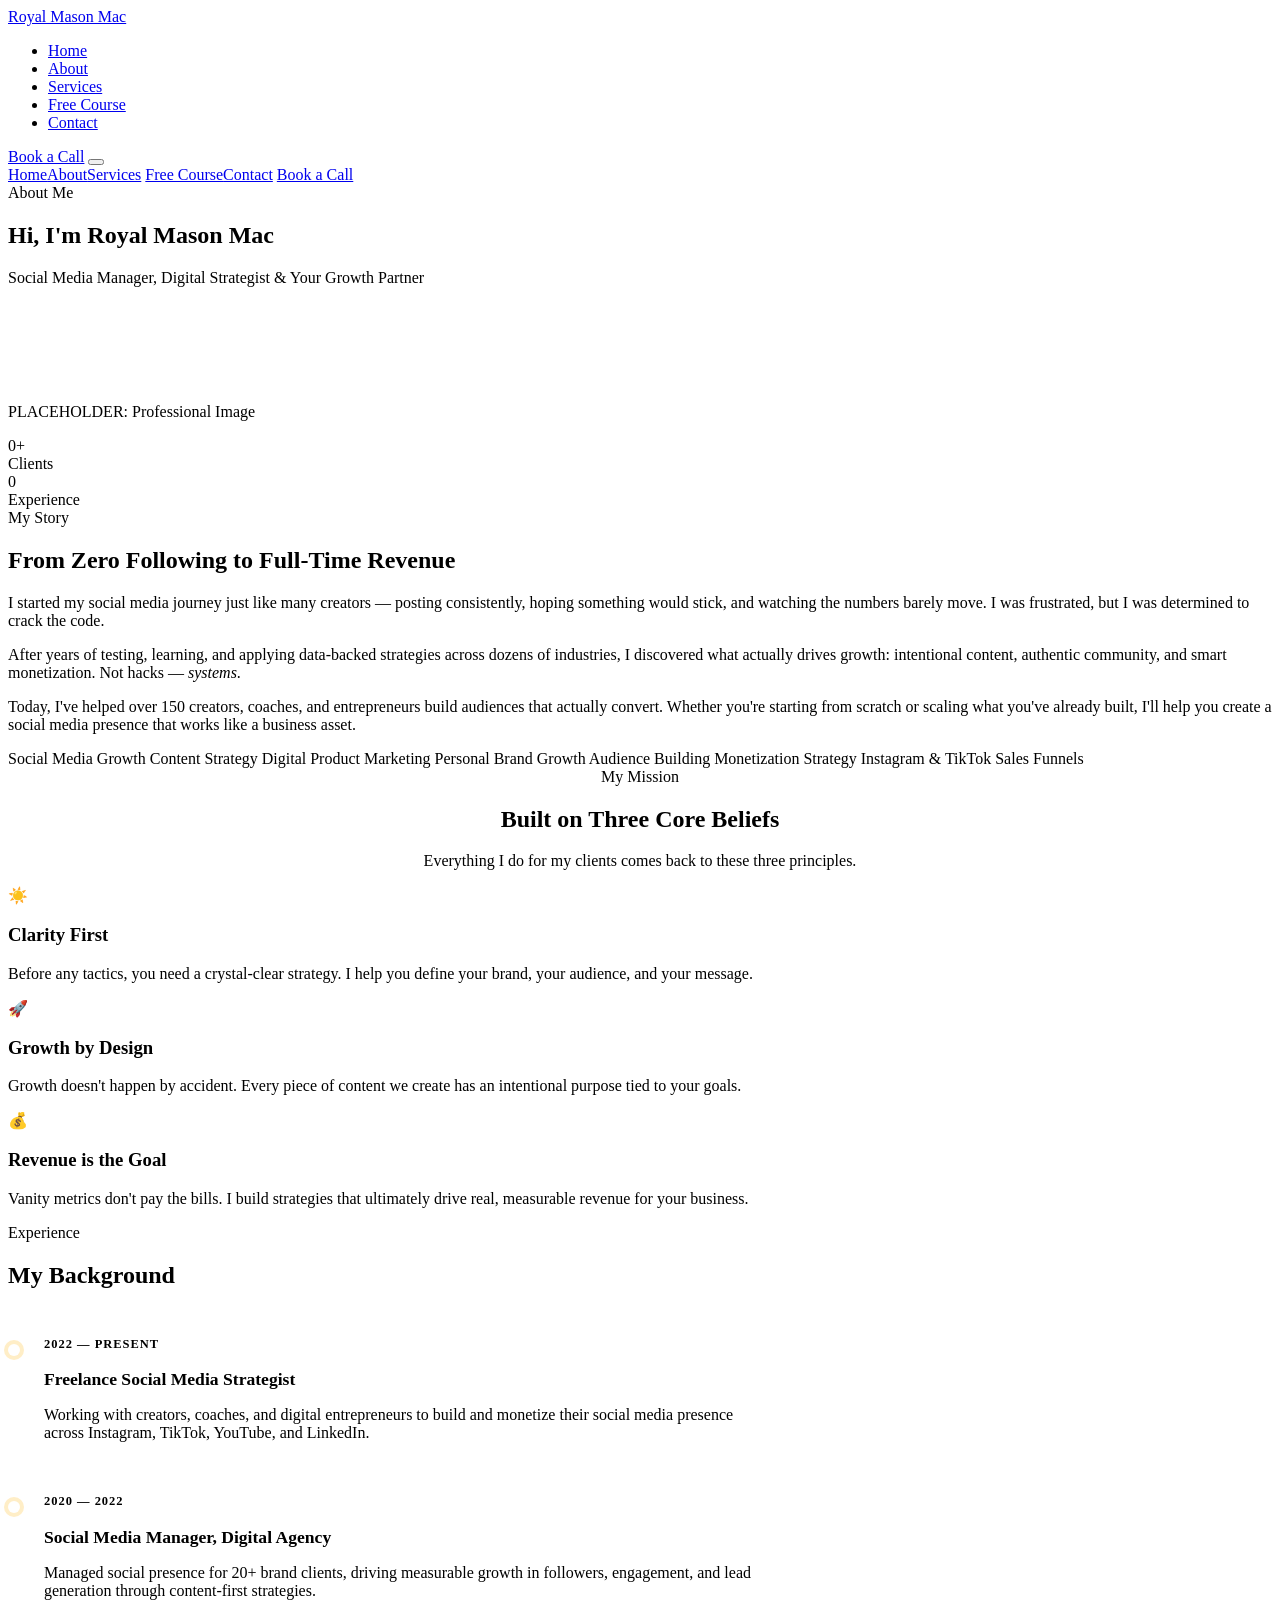
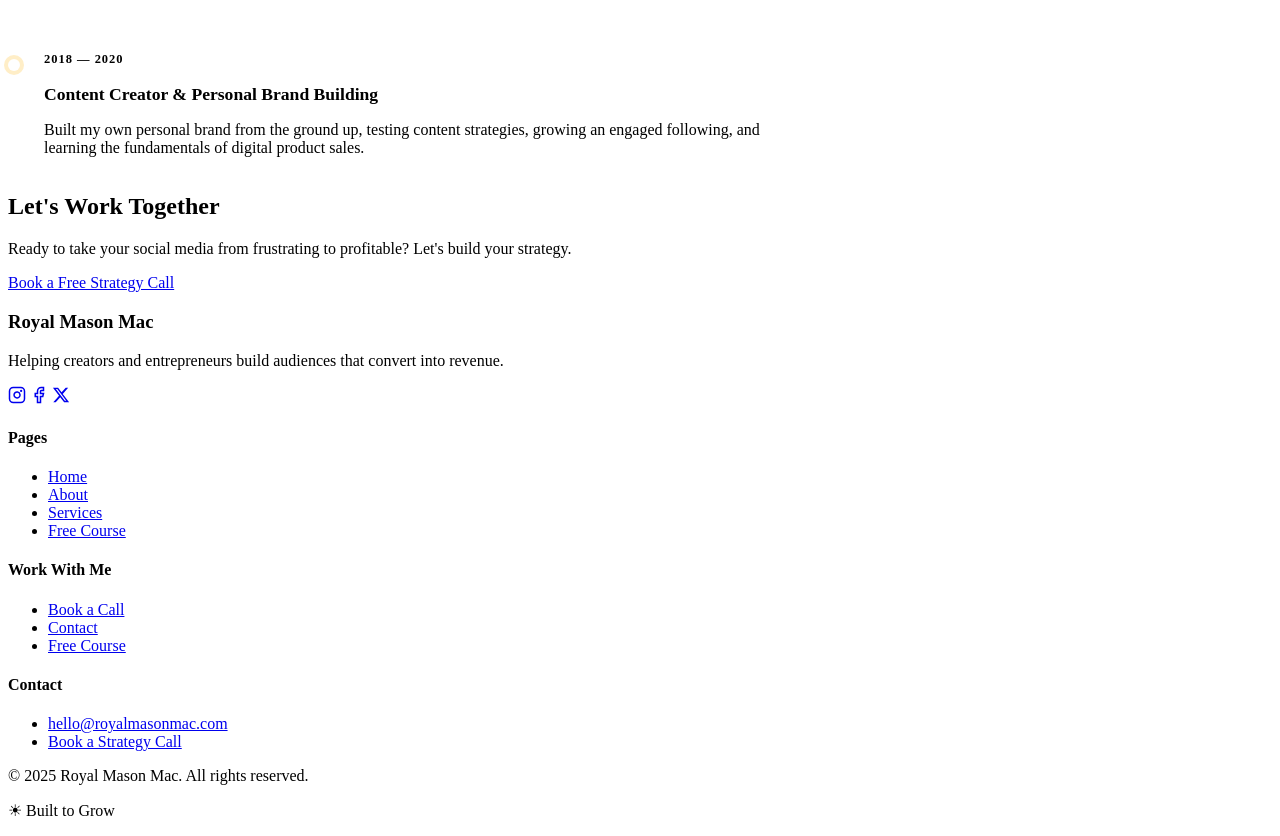
==== about.html @ b549f2c7 "chore:create about.html" ====
<!DOCTYPE html>
<html lang="en">
<head>
  <meta charset="UTF-8" />
  <meta name="viewport" content="width=device-width, initial-scale=1.0" />
  <title>About — Royal Mason Mac</title>
  <meta name="description" content="Learn about Royal Mason Mac — social media strategist helping entrepreneurs grow online." />
  <link rel="stylesheet" href="css/style.css" />
  <link rel="preconnect" href="https://fonts.googleapis.com" />
  <link rel="preconnect" href="https://fonts.gstatic.com" crossorigin />
</head>
<body>

<!-- NAVBAR -->
<nav class="navbar" aria-label="Main navigation">
  <div class="container navbar__inner">
    <a href="index.html" class="navbar__logo">
      <span class="navbar__logo-dot"></span>Royal Mason Mac
    </a>
    <ul class="navbar__links" role="list">
      <li><a href="index.html">Home</a></li>
      <li><a href="about.html">About</a></li>
      <li><a href="services.html">Services</a></li>
      <li><a href="course.html">Free Course</a></li>
      <li><a href="contact.html">Contact</a></li>
    </ul>
    <div class="navbar__cta">
      <a href="book.html" class="btn btn-primary btn-sm btn-cta-nav">Book a Call</a>
      <button class="hamburger" aria-label="Open menu"><span></span><span></span><span></span></button>
    </div>
  </div>
</nav>

<!-- MOBILE MENU -->
<div class="mobile-nav" role="dialog" aria-modal="true" aria-label="Mobile navigation">
  <a href="index.html">Home</a><a href="about.html">About</a><a href="services.html">Services</a>
  <a href="course.html">Free Course</a><a href="contact.html">Contact</a>
  <a href="book.html" class="btn btn-primary mobile-cta">Book a Call</a>
</div>

<!-- PAGE HERO -->
<section class="page-hero" aria-labelledby="about-hero-heading">
  <div class="page-hero__blob" aria-hidden="true"></div>
  <div class="container">
    <div class="section-label" aria-hidden="true"><span>About Me</span></div>
    <h1 id="about-hero-heading">Hi, I'm Royal Mason Mac</h1>
    <p>Social Media Manager, Digital Strategist &amp; Your Growth Partner</p>
  </div>
</section>

<!-- ABOUT STORY -->
<section class="section" aria-labelledby="story-heading">
  <div class="container">
    <div class="about-grid">
      <div class="about-image-wrap fade-up">
        <div class="about-image-card" role="img" aria-label="Photo of Royal Mason Mac">
          <div class="about-image-placeholder">
            <svg width="80" height="80" viewBox="0 0 24 24" fill="none" stroke="white" stroke-width="1.5" aria-hidden="true"><circle cx="12" cy="8" r="4"/><path d="M4 20c0-4 3.6-7 8-7s8 3 8 7"/></svg>
            <p>PLACEHOLDER: Professional Image</p>
          </div>
        </div>
        <div class="about-stats" aria-label="Career highlights">
          <div class="about-stats__item">
            <div class="about-stats__num" data-count="150" data-suffix="+">0+</div>
            <div class="about-stats__label">Clients</div>
          </div>
          <div class="about-stats__item">
            <div class="about-stats__num" data-count="4" data-suffix="+ Yrs">0</div>
            <div class="about-stats__label">Experience</div>
          </div>
        </div>
      </div>

      <div class="about-content">
        <div class="section-label" aria-hidden="true"><span>My Story</span></div>
        <h2 id="story-heading" class="fade-up">From Zero Following to Full-Time Revenue</h2>
        <p class="fade-up">
          I started my social media journey just like many creators — posting consistently, hoping something would stick, and watching the numbers barely move. I was frustrated, but I was determined to crack the code.
        </p>
        <p class="fade-up">
          After years of testing, learning, and applying data-backed strategies across dozens of industries, I discovered what actually drives growth: intentional content, authentic community, and smart monetization. Not hacks — <em>systems</em>.
        </p>
        <p class="fade-up">
          Today, I've helped over 150 creators, coaches, and entrepreneurs build audiences that actually convert. Whether you're starting from scratch or scaling what you've already built, I'll help you create a social media presence that works like a business asset.
        </p>
        <div class="skills-list fade-up" aria-label="Skills">
          <span class="skill-tag">Social Media Growth</span>
          <span class="skill-tag">Content Strategy</span>
          <span class="skill-tag">Digital Product Marketing</span>
          <span class="skill-tag">Personal Brand Growth</span>
          <span class="skill-tag">Audience Building</span>
          <span class="skill-tag">Monetization Strategy</span>
          <span class="skill-tag">Instagram &amp; TikTok</span>
          <span class="skill-tag">Sales Funnels</span>
        </div>
      </div>
    </div>
  </div>
</section>

<!-- MISSION -->
<section class="section" style="background:var(--gray);" aria-labelledby="mission-heading">
  <div class="container">
    <div style="text-align:center;max-width:560px;margin:0 auto 0;">
      <div class="section-label" style="justify-content:center;" aria-hidden="true"><span>My Mission</span></div>
      <h2 id="mission-heading" class="fade-up">Built on Three Core Beliefs</h2>
      <p class="fade-up" style="margin-top:14px;">Everything I do for my clients comes back to these three principles.</p>
    </div>
    <div class="mission-cards">
      <div class="mission-card fade-up">
        <div class="mission-card__icon" aria-hidden="true">☀️</div>
        <h3>Clarity First</h3>
        <p>Before any tactics, you need a crystal-clear strategy. I help you define your brand, your audience, and your message.</p>
      </div>
      <div class="mission-card fade-up">
        <div class="mission-card__icon" aria-hidden="true">🚀</div>
        <h3>Growth by Design</h3>
        <p>Growth doesn't happen by accident. Every piece of content we create has an intentional purpose tied to your goals.</p>
      </div>
      <div class="mission-card fade-up">
        <div class="mission-card__icon" aria-hidden="true">💰</div>
        <h3>Revenue is the Goal</h3>
        <p>Vanity metrics don't pay the bills. I build strategies that ultimately drive real, measurable revenue for your business.</p>
      </div>
    </div>
  </div>
</section>

<!-- EXPERIENCE -->
<section class="section" aria-labelledby="experience-heading">
  <div class="container" style="max-width:760px;">
    <div class="section-label" aria-hidden="true"><span>Experience</span></div>
    <h2 id="experience-heading" class="fade-up">My Background</h2>
    <div style="margin-top:48px;display:flex;flex-direction:column;gap:36px;">

      <article class="fade-up" style="display:flex;gap:24px;align-items:flex-start;">
        <div style="width:12px;height:12px;border-radius:50%;background:var(--yellow);flex-shrink:0;margin-top:7px;box-shadow:0 0 0 4px rgba(253,186,33,0.25);"></div>
        <div>
          <div style="font-size:0.78rem;font-weight:700;letter-spacing:0.08em;text-transform:uppercase;color:var(--orange);margin-bottom:4px;">2022 — Present</div>
          <h3 style="font-size:1.1rem;margin-bottom:6px;">Freelance Social Media Strategist</h3>
          <p>Working with creators, coaches, and digital entrepreneurs to build and monetize their social media presence across Instagram, TikTok, YouTube, and LinkedIn.</p>
        </div>
      </article>

      <article class="fade-up" style="display:flex;gap:24px;align-items:flex-start;">
        <div style="width:12px;height:12px;border-radius:50%;background:var(--yellow);flex-shrink:0;margin-top:7px;box-shadow:0 0 0 4px rgba(253,186,33,0.25);"></div>
        <div>
          <div style="font-size:0.78rem;font-weight:700;letter-spacing:0.08em;text-transform:uppercase;color:var(--orange);margin-bottom:4px;">2020 — 2022</div>
          <h3 style="font-size:1.1rem;margin-bottom:6px;">Social Media Manager, Digital Agency</h3>
          <p>Managed social presence for 20+ brand clients, driving measurable growth in followers, engagement, and lead generation through content-first strategies.</p>
        </div>
      </article>

      <article class="fade-up" style="display:flex;gap:24px;align-items:flex-start;">
        <div style="width:12px;height:12px;border-radius:50%;background:var(--yellow);flex-shrink:0;margin-top:7px;box-shadow:0 0 0 4px rgba(253,186,33,0.25);"></div>
        <div>
          <div style="font-size:0.78rem;font-weight:700;letter-spacing:0.08em;text-transform:uppercase;color:var(--orange);margin-bottom:4px;">2018 — 2020</div>
          <h3 style="font-size:1.1rem;margin-bottom:6px;">Content Creator &amp; Personal Brand Building</h3>
          <p>Built my own personal brand from the ground up, testing content strategies, growing an engaged following, and learning the fundamentals of digital product sales.</p>
        </div>
      </article>

    </div>
  </div>
</section>

<!-- CTA BANNER -->
<section class="section--sm" aria-labelledby="about-cta-heading">
  <div class="container">
    <div class="cta-banner">
      <h2 id="about-cta-heading">Let's Work Together</h2>
      <p>Ready to take your social media from frustrating to profitable? Let's build your strategy.</p>
      <div class="cta-banner__btns">
        <a href="book.html" class="btn btn-secondary btn-lg">Book a Free Strategy Call</a>
        <a href="services.html" class="btn btn-lg" style="background:var(--navy);color:white;">See My Services</a>
      </div>
    </div>
  </div>
</section>

<!-- FOOTER -->
<footer class="footer" role="contentinfo">
  <div class="container">
    <div class="footer__grid">
      <div class="footer__brand">
        <h3>Royal Mason Mac</h3>
        <p>Helping creators and entrepreneurs build audiences that convert into revenue.</p>
        <div class="footer__socials" aria-label="Social media links">
          <a href="#" class="footer__social-link" aria-label="Instagram"><svg width="18" height="18" viewBox="0 0 24 24" fill="none" stroke="currentColor" stroke-width="2" aria-hidden="true"><rect x="2" y="2" width="20" height="20" rx="5"/><path d="M16 11.37A4 4 0 1112.63 8 4 4 0 0116 11.37z"/><circle cx="17.5" cy="6.5" r="1.5" fill="currentColor" stroke="none"/></svg></a>
          <a href="#" class="footer__social-link" aria-label="Facebook"><svg width="18" height="18" viewBox="0 0 24 24" fill="none" stroke="currentColor" stroke-width="2" aria-hidden="true"><path d="M18 2h-3a5 5 0 00-5 5v3H7v4h3v8h4v-8h3l1-4h-4V7a1 1 0 011-1h3z"/></svg></a>
          <a href="#" class="footer__social-link" aria-label="Twitter/X"><svg width="18" height="18" viewBox="0 0 24 24" fill="currentColor" aria-hidden="true"><path d="M18.244 2.25h3.308l-7.227 8.26 8.502 11.24H16.17l-5.214-6.817L4.99 21.75H1.68l7.73-8.835L1.254 2.25H8.08l4.713 6.231zm-1.161 17.52h1.833L7.084 4.126H5.117z"/></svg></a>
        </div>
      </div>
      <div class="footer__col"><h4>Pages</h4><ul><li><a href="index.html">Home</a></li><li><a href="about.html">About</a></li><li><a href="services.html">Services</a></li><li><a href="course.html">Free Course</a></li></ul></div>
      <div class="footer__col"><h4>Work With Me</h4><ul><li><a href="book.html">Book a Call</a></li><li><a href="contact.html">Contact</a></li><li><a href="course.html">Free Course</a></li></ul></div>
      <div class="footer__col"><h4>Contact</h4><ul><li><a href="mailto:hello@royalmasonmac.com">hello@royalmasonmac.com</a></li><li><a href="book.html">Book a Strategy Call</a></li></ul></div>
    </div>
    <div class="footer__bottom">
      <p class="footer__copy">© 2025 Royal Mason Mac. All rights reserved.</p>
      <p class="footer__tagline">☀ Built to Grow</p>
    </div>
  </div>
</footer>

<script src="js/main.js"></script>
</body>
</html>
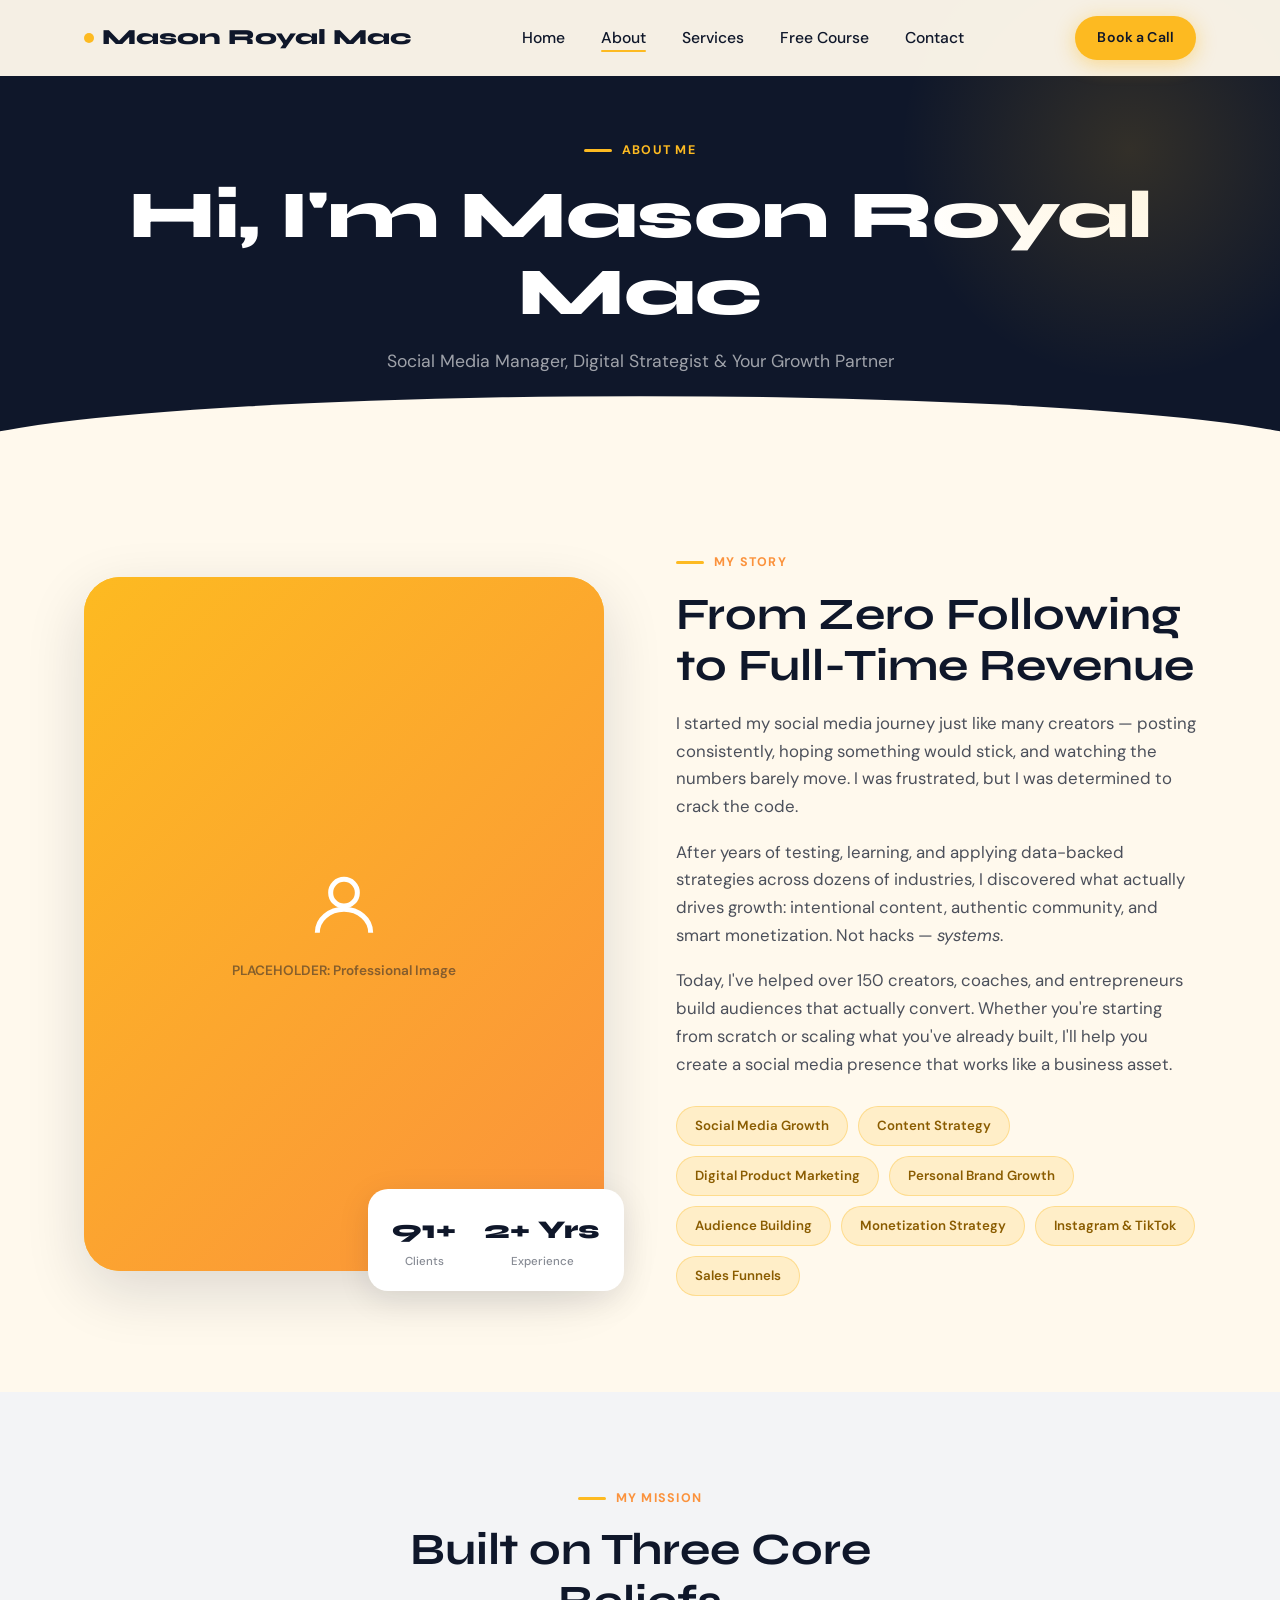
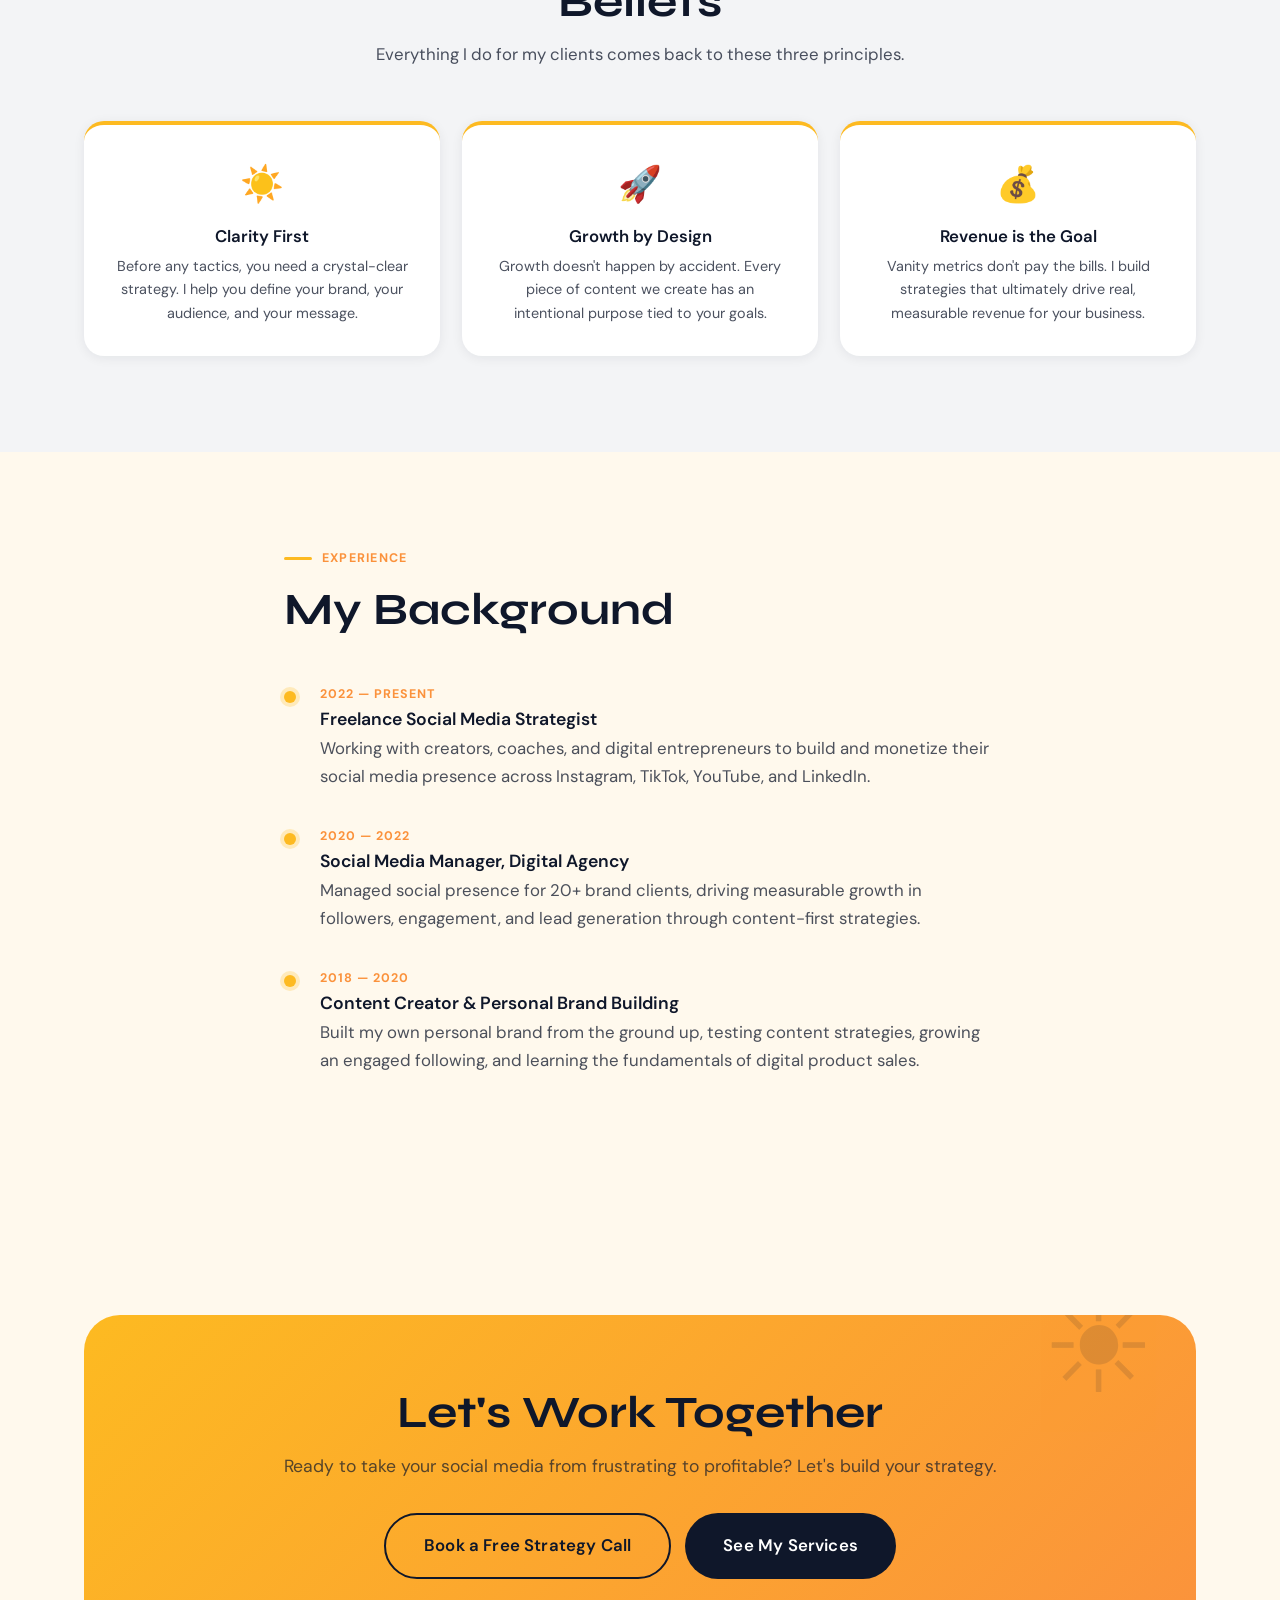
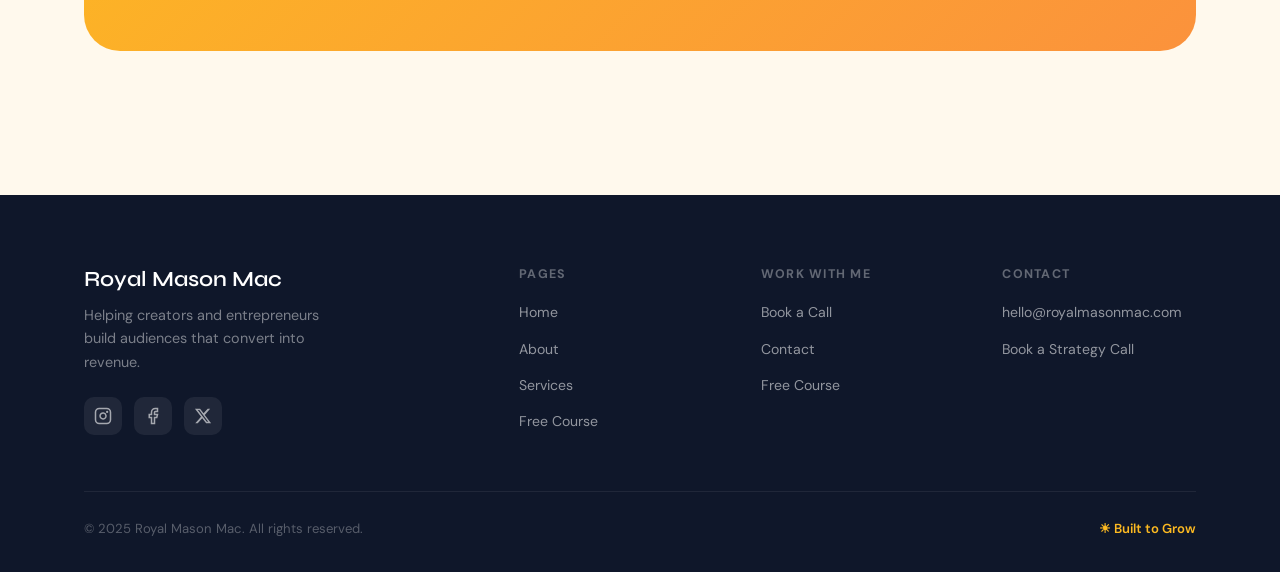
==== commit f982bdbe: "Update name from 'Royal Mason Mac' to 'Mason Royal Mac'" ====
--- a/about.html
+++ b/about.html
@@ -3,7 +3,7 @@
 <head>
   <meta charset="UTF-8" />
   <meta name="viewport" content="width=device-width, initial-scale=1.0" />
-  <title>About — Royal Mason Mac</title>
+  <title>About — Mason Royal Mac</title>
   <meta name="description" content="Learn about Royal Mason Mac — social media strategist helping entrepreneurs grow online." />
   <link rel="stylesheet" href="css/style.css" />
   <link rel="preconnect" href="https://fonts.googleapis.com" />
@@ -15,7 +15,7 @@
 <nav class="navbar" aria-label="Main navigation">
   <div class="container navbar__inner">
     <a href="index.html" class="navbar__logo">
-      <span class="navbar__logo-dot"></span>Royal Mason Mac
+      <span class="navbar__logo-dot"></span>Mason Royal Mac
     </a>
     <ul class="navbar__links" role="list">
       <li><a href="index.html">Home</a></li>
@@ -43,7 +43,7 @@
   <div class="page-hero__blob" aria-hidden="true"></div>
   <div class="container">
     <div class="section-label" aria-hidden="true"><span>About Me</span></div>
-    <h1 id="about-hero-heading">Hi, I'm Royal Mason Mac</h1>
+    <h1 id="about-hero-heading">Hi, I'm Mason Royal Mac</h1>
     <p>Social Media Manager, Digital Strategist &amp; Your Growth Partner</p>
   </div>
 </section>
--- a/css/style.css
+++ b/css/style.css
@@ -0,0 +1,613 @@
+/* =============================================
+   ROYAL MASON MAC — Global Styles
+   ============================================= */
+
+@import url('https://fonts.googleapis.com/css2?family=Playfair+Display:ital,wght@0,700;0,900;1,700&family=DM+Sans:wght@300;400;500;600&family=Syne:wght@700;800&display=swap');
+
+/* ─── CSS Variables ─── */
+:root {
+  --yellow:    #FDBA21;
+  --orange:    #FB923C;
+  --navy:      #0F172A;
+  --cream:     #FFF9ED;
+  --gray:      #F3F4F6;
+  --navy-80:   rgba(15,23,42,0.08);
+  --yellow-20: rgba(253,186,33,0.18);
+
+  --font-display: 'Syne', sans-serif;
+  --font-serif:   'Playfair Display', serif;
+  --font-body:    'DM Sans', sans-serif;
+
+  --radius-sm:  10px;
+  --radius-md:  20px;
+  --radius-lg:  36px;
+  --shadow-sm:  0 2px 12px rgba(15,23,42,0.07);
+  --shadow-md:  0 8px 32px rgba(15,23,42,0.10);
+  --shadow-lg:  0 20px 60px rgba(15,23,42,0.14);
+
+  --nav-h: 76px;
+  --max-w: 1160px;
+}
+
+/* ─── Reset ─── */
+*, *::before, *::after { box-sizing: border-box; margin: 0; padding: 0; }
+html { scroll-behavior: smooth; font-size: 16px; }
+body {
+  font-family: var(--font-body);
+  background: var(--cream);
+  color: var(--navy);
+  line-height: 1.65;
+  -webkit-font-smoothing: antialiased;
+  overflow-x: hidden;
+}
+img { max-width: 100%; display: block; }
+a { text-decoration: none; color: inherit; }
+
+/* ─── Typography ─── */
+h1, h2, h3, h4 { line-height: 1.15; }
+h1 { font-family: var(--font-display); font-size: clamp(2.4rem, 5.5vw, 4.2rem); font-weight: 800; }
+h2 { font-family: var(--font-display); font-size: clamp(1.9rem, 3.5vw, 3rem); font-weight: 700; }
+h3 { font-family: var(--font-body); font-size: 1.3rem; font-weight: 600; }
+p  { font-size: 1.05rem; color: rgba(15,23,42,0.75); }
+
+/* ─── Layout Helpers ─── */
+.container { max-width: var(--max-w); margin: 0 auto; padding: 0 24px; }
+.section    { padding: 96px 0; }
+.section--sm { padding: 64px 0; }
+
+/* ─── Buttons ─── */
+.btn {
+  display: inline-flex; align-items: center; gap: 8px;
+  padding: 14px 30px; border-radius: 50px; font-family: var(--font-body);
+  font-weight: 600; font-size: 0.97rem; cursor: pointer;
+  transition: all 0.25s cubic-bezier(0.34, 1.56, 0.64, 1);
+  border: none; letter-spacing: 0.01em;
+}
+.btn-primary {
+  background: var(--yellow); color: var(--navy);
+  box-shadow: 0 4px 20px rgba(253,186,33,0.45);
+}
+.btn-primary:hover {
+  transform: translateY(-3px) scale(1.03);
+  box-shadow: 0 8px 32px rgba(253,186,33,0.60);
+  background: #fdc015;
+}
+.btn-secondary {
+  background: transparent; color: var(--navy);
+  border: 2px solid var(--navy);
+}
+.btn-secondary:hover {
+  background: var(--navy); color: var(--cream);
+  transform: translateY(-2px);
+}
+.btn-outline-light {
+  background: transparent; color: #fff;
+  border: 2px solid rgba(255,255,255,0.55);
+}
+.btn-outline-light:hover {
+  background: rgba(255,255,255,0.15);
+  border-color: #fff;
+}
+.btn-lg { padding: 17px 38px; font-size: 1.05rem; }
+.btn-sm { padding: 10px 22px; font-size: 0.88rem; }
+
+/* ─── Tag / Badge ─── */
+.tag {
+  display: inline-block; padding: 5px 16px; border-radius: 50px;
+  font-size: 0.78rem; font-weight: 600; letter-spacing: 0.06em; text-transform: uppercase;
+}
+.tag--yellow { background: var(--yellow-20); color: #b97d00; }
+.tag--navy   { background: rgba(15,23,42,0.07); color: var(--navy); }
+
+/* ─── Section Label ─── */
+.section-label {
+  display: flex; align-items: center; gap: 10px; margin-bottom: 16px;
+}
+.section-label span {
+  font-size: 0.78rem; font-weight: 700; letter-spacing: 0.1em;
+  text-transform: uppercase; color: var(--orange);
+}
+.section-label::before {
+  content: ''; display: block; width: 28px; height: 3px;
+  background: var(--yellow); border-radius: 2px;
+}
+
+/* =============================================
+   NAVBAR
+   ============================================= */
+.navbar {
+  position: fixed; top: 0; left: 0; right: 0; z-index: 900;
+  height: var(--nav-h);
+  background: rgba(255,249,237,0.96);
+  transition: background 0.3s, box-shadow 0.3s;
+}
+.navbar.scrolled {
+  backdrop-filter: blur(12px);
+  -webkit-backdrop-filter: blur(12px);
+  box-shadow: 0 2px 20px rgba(15,23,42,0.08);
+}
+.navbar__inner {
+  display: flex; align-items: center; justify-content: space-between;
+  height: 100%;
+}
+.navbar__logo {
+  font-family: var(--font-display);
+  font-size: 1.35rem; font-weight: 800; color: var(--navy);
+  display: flex; align-items: center; gap: 8px;
+}
+.navbar__logo-dot {
+  width: 10px; height: 10px; border-radius: 50%;
+  background: var(--yellow); display: inline-block;
+}
+.navbar__links {
+  display: flex; align-items: center; gap: 36px; list-style: none;
+}
+.navbar__links a {
+  font-size: 0.98rem; font-weight: 500; color: var(--navy);
+  transition: color 0.2s; position: relative;
+}
+.navbar__links a::after {
+  content: ''; position: absolute; bottom: -4px; left: 0; right: 0;
+  height: 2px; background: var(--yellow); border-radius: 2px;
+  transform: scaleX(0); transition: transform 0.25s;
+}
+.navbar__links a:hover::after,
+.navbar__links a.active::after { transform: scaleX(1); }
+.navbar__links a:hover, .navbar__links a.active { color: var(--navy); }
+.navbar__cta { display: flex; align-items: center; gap: 12px; }
+
+/* Hamburger */
+.hamburger {
+  display: none; flex-direction: column; gap: 5px;
+  cursor: pointer; padding: 4px; background: none; border: none;
+}
+.hamburger span {
+  display: block; width: 26px; height: 2.5px; background: var(--navy);
+  border-radius: 3px; transition: all 0.3s cubic-bezier(0.34, 1.56, 0.64, 1);
+  transform-origin: center;
+}
+.hamburger.open span:nth-child(1) { transform: translateY(7.5px) rotate(45deg); }
+.hamburger.open span:nth-child(2) { opacity: 0; transform: scaleX(0); }
+.hamburger.open span:nth-child(3) { transform: translateY(-7.5px) rotate(-45deg); }
+
+/* Mobile Overlay */
+.mobile-nav {
+  position: fixed; inset: 0; z-index: 800;
+  background: var(--navy);
+  display: flex; flex-direction: column; align-items: center; justify-content: center;
+  gap: 36px;
+  transform: translateX(100%); transition: transform 0.4s cubic-bezier(0.77, 0, 0.175, 1);
+}
+.mobile-nav.open { transform: translateX(0); }
+.mobile-nav a {
+  font-family: var(--font-display); font-size: clamp(1.3rem, 5vw, 1.6rem); font-weight: 800;
+  color: rgba(255,255,255,0.75); letter-spacing: -0.01em;
+  transition: color 0.2s;
+}
+.mobile-nav a:hover { color: var(--yellow); }
+.mobile-nav .mobile-cta { margin-top: 8px; }
+
+/* =============================================
+   HERO (Home)
+   ============================================= */
+.hero {
+  min-height: 100svh; display: flex; align-items: center;
+  position: relative; overflow: hidden;
+  background: var(--cream);
+  padding-top: var(--nav-h);
+}
+.hero__bg {
+  position: absolute; inset: 0; z-index: 0; pointer-events: none;
+}
+.hero__blob-1 {
+  position: absolute; top: -80px; right: -120px;
+  width: 620px; height: 620px; border-radius: 50%;
+  background: radial-gradient(circle, rgba(253,186,33,0.28) 0%, transparent 70%);
+  animation: float 8s ease-in-out infinite;
+}
+.hero__blob-2 {
+  position: absolute; bottom: -60px; left: -80px;
+  width: 440px; height: 440px; border-radius: 50%;
+  background: radial-gradient(circle, rgba(251,146,60,0.18) 0%, transparent 70%);
+  animation: float 10s ease-in-out infinite reverse;
+}
+.hero__grid {
+  display: grid; grid-template-columns: 1fr 1fr; align-items: center; gap: 64px;
+  position: relative; z-index: 1; padding: 80px 0;
+}
+.hero__tag { margin-bottom: 24px; }
+.hero__title { margin-bottom: 22px; }
+.hero__title em {
+  font-style: italic; font-family: var(--font-serif);
+  color: var(--orange);
+}
+.hero__sub {
+  font-size: 1.15rem; max-width: 480px; margin-bottom: 38px;
+  color: rgba(15,23,42,0.68);
+}
+.hero__btns { display: flex; gap: 14px; flex-wrap: wrap; }
+.hero__image-wrap {
+  position: relative; display: flex; justify-content: flex-end;
+}
+.hero__image-card {
+  background: var(--yellow);
+  border-radius: var(--radius-lg); overflow: hidden;
+  width: 100%; max-width: 440px; aspect-ratio: 4/5;
+  position: relative;
+  box-shadow: var(--shadow-lg);
+  transform: rotate(2deg);
+  transition: transform 0.4s;
+}
+.hero__image-card:hover { transform: rotate(0deg) scale(1.01); }
+.hero__placeholder {
+  width: 100%; height: 100%;
+  display: flex; flex-direction: column; align-items: center; justify-content: center; gap: 12px;
+  background: linear-gradient(135deg, var(--yellow) 0%, var(--orange) 100%);
+}
+.hero__placeholder svg { opacity: 0.35; }
+.hero__placeholder p { font-weight: 600; font-size: 0.85rem; color: rgba(15,23,42,0.55); }
+.hero__badge {
+  position: absolute; bottom: 24px; left: -24px;
+  background: white; border-radius: var(--radius-md); padding: 14px 18px;
+  box-shadow: var(--shadow-md); display: flex; align-items: center; gap: 10px;
+  animation: float 4s ease-in-out infinite;
+}
+.hero__badge-icon { font-size: 1.5rem; }
+.hero__badge p { font-size: 0.78rem; font-weight: 600; color: var(--navy); margin: 0; }
+.hero__badge span { font-size: 0.72rem; color: rgba(15,23,42,0.5); display: block; font-weight: 400; }
+
+/* ─── Social Proof Bar ─── */
+.social-proof {
+  background: var(--navy); padding: 22px 0;
+}
+.social-proof__inner {
+  display: flex; align-items: center; justify-content: center;
+  gap: 48px; flex-wrap: wrap;
+}
+.social-proof__item {
+  display: flex; flex-direction: column; align-items: center;
+}
+.social-proof__num {
+  font-family: var(--font-display); font-size: 1.9rem; font-weight: 800;
+  color: var(--yellow); line-height: 1;
+}
+.social-proof__label { font-size: 0.78rem; color: rgba(255,255,255,0.55); margin-top: 2px; }
+
+/* ─── Services Section (Home Preview) ─── */
+.services-grid {
+  display: grid; grid-template-columns: repeat(3, 1fr); gap: 28px; margin-top: 56px;
+}
+.service-card {
+  background: white; border-radius: var(--radius-md); padding: 36px 30px;
+  box-shadow: var(--shadow-sm); border: 1.5px solid transparent;
+  transition: all 0.3s cubic-bezier(0.34, 1.56, 0.64, 1);
+  position: relative; overflow: hidden;
+}
+.service-card::before {
+  content: ''; position: absolute; top: 0; left: 0; right: 0;
+  height: 4px; background: linear-gradient(90deg, var(--yellow), var(--orange));
+  transform: scaleX(0); transition: transform 0.3s; transform-origin: left;
+}
+.service-card:hover {
+  transform: translateY(-8px);
+  box-shadow: var(--shadow-lg);
+  border-color: var(--yellow-20);
+}
+.service-card:hover::before { transform: scaleX(1); }
+.service-card__icon {
+  width: 56px; height: 56px; border-radius: var(--radius-sm);
+  background: var(--yellow-20); display: flex; align-items: center; justify-content: center;
+  margin-bottom: 22px;
+}
+.service-card__icon svg { width: 28px; height: 28px; color: var(--orange); }
+.service-card h3 { margin-bottom: 10px; font-size: 1.2rem; }
+.service-card p { font-size: 0.93rem; }
+
+/* ─── Course Section ─── */
+.course-section {
+  background: var(--navy); position: relative; overflow: hidden;
+}
+.course-section__bg-dot {
+  position: absolute; width: 500px; height: 500px; border-radius: 50%;
+  background: radial-gradient(circle, rgba(253,186,33,0.12) 0%, transparent 65%);
+  top: -100px; right: -100px; pointer-events: none;
+}
+.course-grid {
+  display: grid; grid-template-columns: 1fr 1fr; gap: 72px; align-items: center;
+}
+.course-grid .section-label span { color: var(--yellow); }
+.course-title { font-family: var(--font-display); color: white; margin-bottom: 18px; }
+.course-title em { font-style: italic; font-family: var(--font-serif); color: var(--yellow); }
+.course-desc { color: rgba(255,255,255,0.65); margin-bottom: 32px; font-size: 1.05rem; }
+.course-bullets { list-style: none; margin-bottom: 36px; display: flex; flex-direction: column; gap: 12px; }
+.course-bullets li {
+  display: flex; align-items: center; gap: 12px;
+  color: rgba(255,255,255,0.8); font-size: 0.97rem;
+}
+.course-bullets li::before {
+  content: ''; flex-shrink: 0; width: 20px; height: 20px; border-radius: 50%;
+  background: var(--yellow-20); border: 2px solid var(--yellow);
+  background-image: url("data:image/svg+xml,%3Csvg xmlns='http://www.w3.org/2000/svg' viewBox='0 0 20 20' fill='%23FDBA21'%3E%3Cpath fill-rule='evenodd' d='M16.707 5.293a1 1 0 010 1.414l-8 8a1 1 0 01-1.414 0l-4-4a1 1 0 011.414-1.414L8 12.586l7.293-7.293a1 1 0 011.414 0z'/%3E%3C/svg%3E");
+  background-size: 13px; background-repeat: no-repeat; background-position: center;
+}
+.course-mockup {
+  background: rgba(255,255,255,0.05); border: 1.5px solid rgba(255,255,255,0.12);
+  border-radius: var(--radius-md); aspect-ratio: 4/3;
+  display: flex; flex-direction: column; align-items: center; justify-content: center; gap: 12px;
+  box-shadow: 0 24px 64px rgba(0,0,0,0.35);
+}
+.course-mockup svg { opacity: 0.3; }
+.course-mockup p { color: rgba(255,255,255,0.3); font-size: 0.85rem; font-weight: 500; }
+
+/* ─── Testimonial ─── */
+.testimonial-section { background: var(--gray); }
+.testimonials-grid {
+  display: grid; grid-template-columns: repeat(3, 1fr); gap: 24px; margin-top: 52px;
+}
+.testimonial-card {
+  background: white; border-radius: var(--radius-md); padding: 30px;
+  box-shadow: var(--shadow-sm); transition: transform 0.3s;
+}
+.testimonial-card:hover { transform: translateY(-5px); }
+.stars { color: var(--yellow); font-size: 1rem; margin-bottom: 14px; letter-spacing: 2px; }
+.testimonial-card p { font-size: 0.95rem; margin-bottom: 20px; }
+.testimonial-author { display: flex; align-items: center; gap: 12px; }
+.testimonial-avatar {
+  width: 40px; height: 40px; border-radius: 50%;
+  background: linear-gradient(135deg, var(--yellow), var(--orange));
+  display: flex; align-items: center; justify-content: center;
+  font-weight: 700; font-size: 0.85rem; color: var(--navy);
+}
+.testimonial-name { font-weight: 600; font-size: 0.9rem; }
+.testimonial-role { font-size: 0.78rem; color: rgba(15,23,42,0.5); }
+
+/* ─── CTA Banner ─── */
+.cta-banner {
+  background: linear-gradient(135deg, var(--yellow) 0%, var(--orange) 100%);
+  border-radius: var(--radius-lg); padding: 72px 64px;
+  text-align: center; margin: 80px 0;
+  position: relative; overflow: hidden;
+}
+.cta-banner::before {
+  content: '☀'; position: absolute; top: -30px; right: 40px;
+  font-size: 8rem; opacity: 0.12; line-height: 1; pointer-events: none;
+}
+.cta-banner h2 { color: var(--navy); margin-bottom: 14px; }
+.cta-banner p { color: rgba(15,23,42,0.7); font-size: 1.1rem; margin-bottom: 32px; }
+.cta-banner__btns { display: flex; gap: 14px; justify-content: center; flex-wrap: wrap; }
+
+/* ─── Page Hero (inner pages) ─── */
+.page-hero {
+  background: var(--navy); padding: 140px 0 80px;
+  position: relative; overflow: hidden; text-align: center;
+}
+.page-hero::after {
+  content: ''; position: absolute; bottom: 0; left: 0; right: 0;
+  height: 60px; background: var(--cream);
+  clip-path: ellipse(55% 100% at 50% 100%);
+}
+.page-hero .section-label { justify-content: center; }
+.page-hero .section-label span { color: var(--yellow); }
+.page-hero h1 { color: white; margin-bottom: 16px; }
+.page-hero p { color: rgba(255,255,255,0.6); font-size: 1.1rem; max-width: 560px; margin: 0 auto; }
+.page-hero__blob {
+  position: absolute; top: -100px; right: -100px;
+  width: 500px; height: 500px; border-radius: 50%;
+  background: radial-gradient(circle, rgba(253,186,33,0.15) 0%, transparent 65%);
+  pointer-events: none;
+}
+
+/* ─── About Page ─── */
+.about-grid {
+  display: grid; grid-template-columns: 1fr 1fr; gap: 72px; align-items: center;
+}
+.about-image-wrap { position: relative; }
+.about-image-card {
+  background: var(--yellow); border-radius: var(--radius-lg);
+  aspect-ratio: 3/4; overflow: hidden; position: relative;
+  box-shadow: var(--shadow-lg);
+}
+.about-image-placeholder {
+  width: 100%; height: 100%;
+  display: flex; flex-direction: column; align-items: center; justify-content: center; gap: 14px;
+  background: linear-gradient(135deg, var(--yellow) 0%, var(--orange) 100%);
+}
+.about-image-placeholder p { font-weight: 600; color: rgba(15,23,42,0.5); font-size: 0.85rem; }
+.about-stats {
+  position: absolute; bottom: -20px; right: -20px;
+  background: white; border-radius: var(--radius-md); padding: 20px 24px;
+  box-shadow: var(--shadow-md); display: flex; gap: 28px;
+}
+.about-stats__item { text-align: center; }
+.about-stats__num { font-family: var(--font-display); font-size: 1.6rem; font-weight: 800; color: var(--navy); }
+.about-stats__label { font-size: 0.72rem; color: rgba(15,23,42,0.5); font-weight: 500; }
+
+.about-content h2 { margin-bottom: 18px; }
+.about-content p { margin-bottom: 18px; }
+.skills-list {
+  display: flex; flex-wrap: wrap; gap: 10px; margin-top: 28px;
+}
+.skill-tag {
+  padding: 8px 18px; border-radius: 50px; font-size: 0.83rem; font-weight: 600;
+  background: var(--yellow-20); color: #8a5c00; border: 1.5px solid rgba(253,186,33,0.35);
+}
+
+/* ─── Mission Cards ─── */
+.mission-cards { display: grid; grid-template-columns: repeat(3, 1fr); gap: 22px; margin-top: 52px; }
+.mission-card {
+  background: white; border-radius: var(--radius-md); padding: 30px;
+  box-shadow: var(--shadow-sm); text-align: center;
+  border-top: 4px solid var(--yellow);
+}
+.mission-card__icon { font-size: 2.2rem; margin-bottom: 14px; }
+.mission-card h3 { margin-bottom: 8px; font-size: 1.05rem; }
+.mission-card p { font-size: 0.9rem; }
+
+/* ─── Services Page ─── */
+.services-full { display: flex; flex-direction: column; gap: 80px; }
+.service-row {
+  display: grid; grid-template-columns: 1fr 1fr; gap: 64px; align-items: center;
+}
+.service-row--reversed { direction: rtl; }
+.service-row--reversed > * { direction: ltr; }
+.service-row__image {
+  background: linear-gradient(135deg, var(--yellow-20) 0%, rgba(251,146,60,0.1) 100%);
+  border-radius: var(--radius-lg); aspect-ratio: 1; overflow: hidden;
+  display: flex; align-items: center; justify-content: center;
+  border: 1.5px solid rgba(253,186,33,0.2);
+}
+.service-row__image-inner {
+  display: flex; flex-direction: column; align-items: center; justify-content: center; gap: 12px;
+  padding: 40px;
+}
+.service-row__image-inner svg { width: 80px; height: 80px; opacity: 0.3; color: var(--orange); }
+.service-row__image-inner p { font-size: 0.85rem; font-weight: 500; color: rgba(15,23,42,0.4); text-align: center; }
+.service-row__content h2 { margin-bottom: 16px; }
+.service-row__content p { margin-bottom: 24px; }
+.service-includes { list-style: none; display: flex; flex-direction: column; gap: 10px; margin-bottom: 30px; }
+.service-includes li { display: flex; align-items: center; gap: 10px; font-size: 0.95rem; color: rgba(15,23,42,0.75); }
+.service-includes li::before {
+  content: ''; flex-shrink: 0; width: 6px; height: 6px; border-radius: 50%; background: var(--yellow);
+}
+.pricing-badge {
+  display: inline-flex; align-items: center; gap: 8px;
+  background: var(--navy); color: white; border-radius: 50px;
+  padding: 8px 20px; font-size: 0.85rem; font-weight: 600; margin-bottom: 28px;
+}
+.pricing-badge span { color: var(--yellow); }
+
+/* ─── Course Page ─── */
+.course-hero-full { background: var(--navy); padding: 140px 0 100px; position: relative; overflow: hidden; }
+.course-hero-full__blob { position: absolute; top: -100px; right: -120px; width: 600px; height: 600px; border-radius: 50%; background: radial-gradient(circle, rgba(253,186,33,0.14) 0%, transparent 65%); pointer-events: none; }
+.course-hero-full__blob2 { position: absolute; bottom: -80px; left: -80px; width: 400px; height: 400px; border-radius: 50%; background: radial-gradient(circle, rgba(251,146,60,0.1) 0%, transparent 65%); pointer-events: none; }
+.course-hero-content { text-align: center; position: relative; z-index: 1; }
+.course-hero-content h1 { color: white; margin-bottom: 18px; }
+.course-hero-content .course-hero-em { font-style: italic; font-family: var(--font-serif); color: var(--yellow); }
+.course-hero-content p { color: rgba(255,255,255,0.65); font-size: 1.1rem; max-width: 580px; margin: 0 auto 36px; }
+.course-hero-content .btn-group { display: flex; gap: 14px; justify-content: center; flex-wrap: wrap; }
+
+.course-modules { margin-top: 56px; display: flex; flex-direction: column; gap: 14px; }
+.module-card {
+  background: white; border-radius: var(--radius-md); padding: 22px 26px;
+  box-shadow: var(--shadow-sm); display: flex; align-items: center; gap: 20px;
+  transition: all 0.25s;
+}
+.module-card:hover { transform: translateX(8px); box-shadow: var(--shadow-md); }
+.module-num {
+  width: 44px; height: 44px; border-radius: 12px; flex-shrink: 0;
+  background: var(--yellow-20); color: #8a5c00; font-weight: 800; font-size: 1rem;
+  display: flex; align-items: center; justify-content: center;
+}
+.module-card h4 { font-size: 1rem; margin-bottom: 3px; }
+.module-card p { font-size: 0.85rem; }
+
+/* ─── Contact Page ─── */
+.contact-grid { display: grid; grid-template-columns: 1fr 1.6fr; gap: 64px; align-items: start; }
+.contact-info { padding-right: 0; }
+.contact-info h2 { margin-bottom: 16px; }
+.contact-info p { margin-bottom: 28px; }
+.contact-detail { display: flex; align-items: flex-start; gap: 14px; margin-bottom: 22px; }
+.contact-detail__icon {
+  width: 46px; height: 46px; border-radius: var(--radius-sm); flex-shrink: 0;
+  background: var(--yellow-20); display: flex; align-items: center; justify-content: center;
+}
+.contact-detail__icon svg { width: 22px; height: 22px; color: var(--orange); }
+.contact-detail strong { display: block; font-size: 0.9rem; margin-bottom: 2px; }
+.contact-detail span { font-size: 0.85rem; color: rgba(15,23,42,0.55); }
+
+.contact-form { background: white; border-radius: var(--radius-lg); padding: 46px 40px; box-shadow: var(--shadow-md); }
+.form-group { margin-bottom: 22px; }
+.form-group label { display: block; font-size: 0.85rem; font-weight: 600; margin-bottom: 7px; color: var(--navy); }
+.form-group input,
+.form-group textarea,
+.form-group select {
+  width: 100%; padding: 13px 16px; border-radius: var(--radius-sm);
+  border: 1.5px solid #E5E7EB; background: var(--gray); font-family: var(--font-body);
+  font-size: 0.95rem; color: var(--navy); transition: border-color 0.2s, box-shadow 0.2s;
+  outline: none;
+}
+.form-group input:focus,
+.form-group textarea:focus,
+.form-group select:focus {
+  border-color: var(--yellow); box-shadow: 0 0 0 4px rgba(253,186,33,0.15);
+  background: white;
+}
+.form-group input.error,
+.form-group textarea.error { border-color: #ef4444; box-shadow: 0 0 0 4px rgba(239,68,68,0.1); }
+.form-group textarea { min-height: 130px; resize: vertical; }
+.form-msg { display: none; padding: 14px 18px; border-radius: var(--radius-sm); margin-top: 16px; font-size: 0.9rem; font-weight: 500; }
+.form-msg.success { display: block; background: #ecfdf5; color: #065f46; border: 1px solid #a7f3d0; }
+.form-msg.error { display: block; background: #fef2f2; color: #991b1b; border: 1px solid #fca5a5; }
+.field-error { font-size: 0.78rem; color: #ef4444; margin-top: 4px; display: none; }
+.field-error.show { display: block; }
+
+/* ─── Book Page / Calendly ─── */
+.book-grid { display: grid; grid-template-columns: 1fr 1.8fr; gap: 52px; align-items: start; }
+.book-info h2 { margin-bottom: 14px; }
+.book-info > p { margin-bottom: 28px; }
+.book-detail { display: flex; align-items: center; gap: 12px; margin-bottom: 16px; }
+.book-detail svg { width: 20px; height: 20px; flex-shrink: 0; color: var(--orange); }
+.book-detail p { font-size: 0.95rem; }
+.book-detail strong { font-weight: 600; }
+.calendly-wrap {
+  background: white; border-radius: var(--radius-lg); overflow: hidden;
+  box-shadow: var(--shadow-md); min-height: 700px;
+}
+.calendly-inline-widget { min-width: 320px; height: 700px; }
+
+/* ─── Footer ─── */
+.footer { background: var(--navy); padding: 72px 0 32px; }
+.footer__grid { display: grid; grid-template-columns: 2fr 1fr 1fr 1fr; gap: 48px; margin-bottom: 56px; }
+.footer__brand h3 { font-family: var(--font-display); font-size: 1.35rem; color: white; margin-bottom: 12px; }
+.footer__brand p { color: rgba(255,255,255,0.45); font-size: 0.9rem; max-width: 260px; margin-bottom: 22px; }
+.footer__socials { display: flex; gap: 12px; }
+.footer__social-link {
+  width: 38px; height: 38px; border-radius: 10px; display: flex; align-items: center; justify-content: center;
+  background: rgba(255,255,255,0.07); color: rgba(255,255,255,0.6); transition: all 0.2s;
+}
+.footer__social-link:hover { background: var(--yellow); color: var(--navy); }
+.footer__col h4 { font-size: 0.78rem; font-weight: 700; letter-spacing: 0.1em; text-transform: uppercase; color: rgba(255,255,255,0.35); margin-bottom: 18px; }
+.footer__col ul { list-style: none; display: flex; flex-direction: column; gap: 10px; }
+.footer__col ul li a { font-size: 0.88rem; color: rgba(255,255,255,0.55); transition: color 0.2s; }
+.footer__col ul li a:hover { color: var(--yellow); }
+.footer__bottom { border-top: 1px solid rgba(255,255,255,0.07); padding-top: 26px; display: flex; align-items: center; justify-content: space-between; flex-wrap: wrap; gap: 12px; }
+.footer__copy { font-size: 0.82rem; color: rgba(255,255,255,0.3); }
+.footer__tagline { font-size: 0.82rem; color: var(--yellow); font-weight: 600; }
+
+/* ─── Animations ─── */
+@keyframes float {
+  0%, 100% { transform: translateY(0); }
+  50%       { transform: translateY(-18px); }
+}
+@keyframes fadeUp {
+  from { opacity: 0; transform: translateY(30px); }
+  to   { opacity: 1; transform: translateY(0); }
+}
+.fade-up {
+  opacity: 0; transform: translateY(30px);
+  transition: opacity 0.6s ease, transform 0.6s ease;
+}
+.fade-up.visible { opacity: 1; transform: translateY(0); }
+
+/* ─── Responsive ─── */
+@media (max-width: 960px) {
+  .hero__grid, .course-grid, .about-grid, .service-row, .contact-grid, .book-grid { grid-template-columns: 1fr; }
+  .hero__image-wrap { justify-content: center; }
+  .hero__image-card { max-width: 340px; transform: none; }
+  .hero__badge { left: 0; }
+  .services-grid, .testimonials-grid, .mission-cards { grid-template-columns: repeat(2, 1fr); }
+  .footer__grid { grid-template-columns: 1fr 1fr; }
+  .service-row--reversed { direction: ltr; }
+  .about-stats { bottom: 10px; right: 10px; }
+}
+@media (max-width: 640px) {
+  :root { --nav-h: 64px; }
+  .navbar__links, .navbar__cta a{ display: none; }
+  .hamburger { display: flex; }
+  .services-grid, .testimonials-grid, .mission-cards { grid-template-columns: 1fr; }
+  .footer__grid { grid-template-columns: 1fr; }
+  .cta-banner { padding: 46px 28px; }
+  .contact-form { padding: 30px 22px; }
+  .hero__btns { flex-direction: column; align-items: flex-start; }
+  .course-hero-content .btn-group { flex-direction: column; align-items: center; }
+}
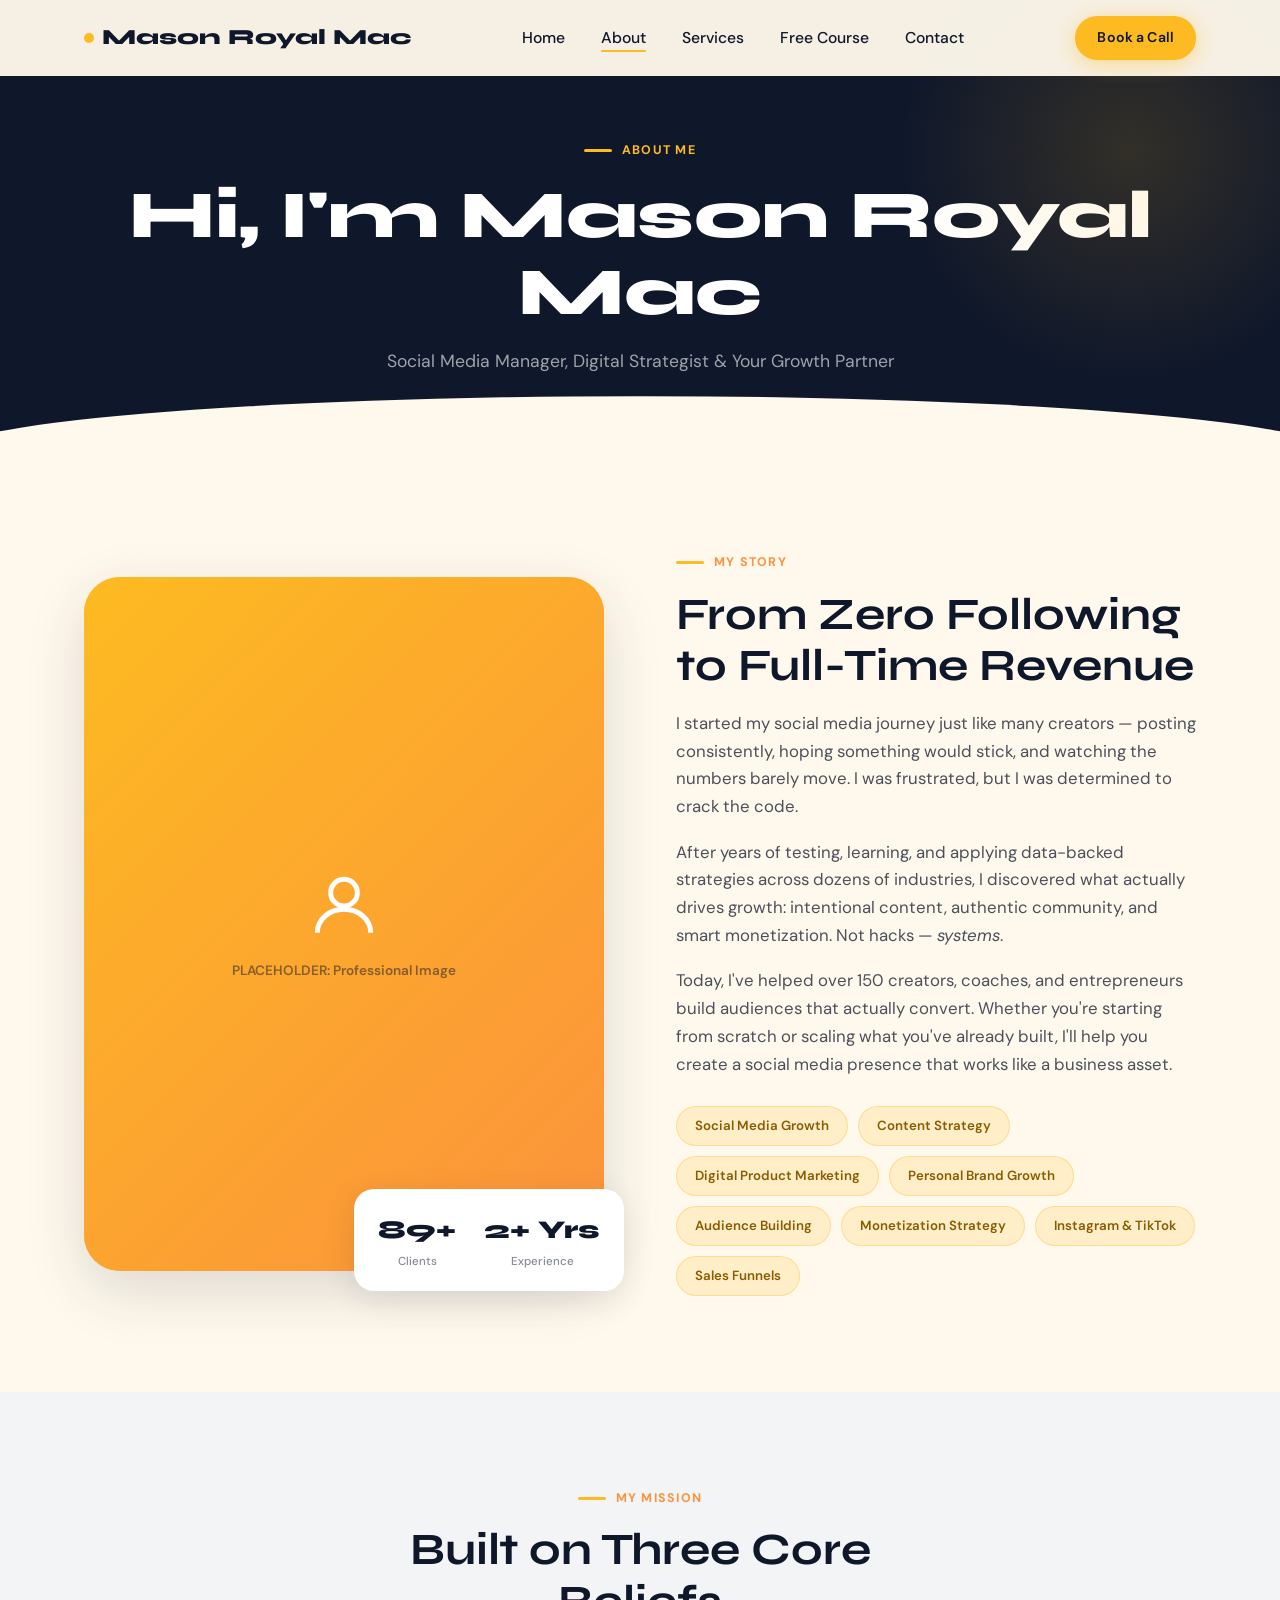
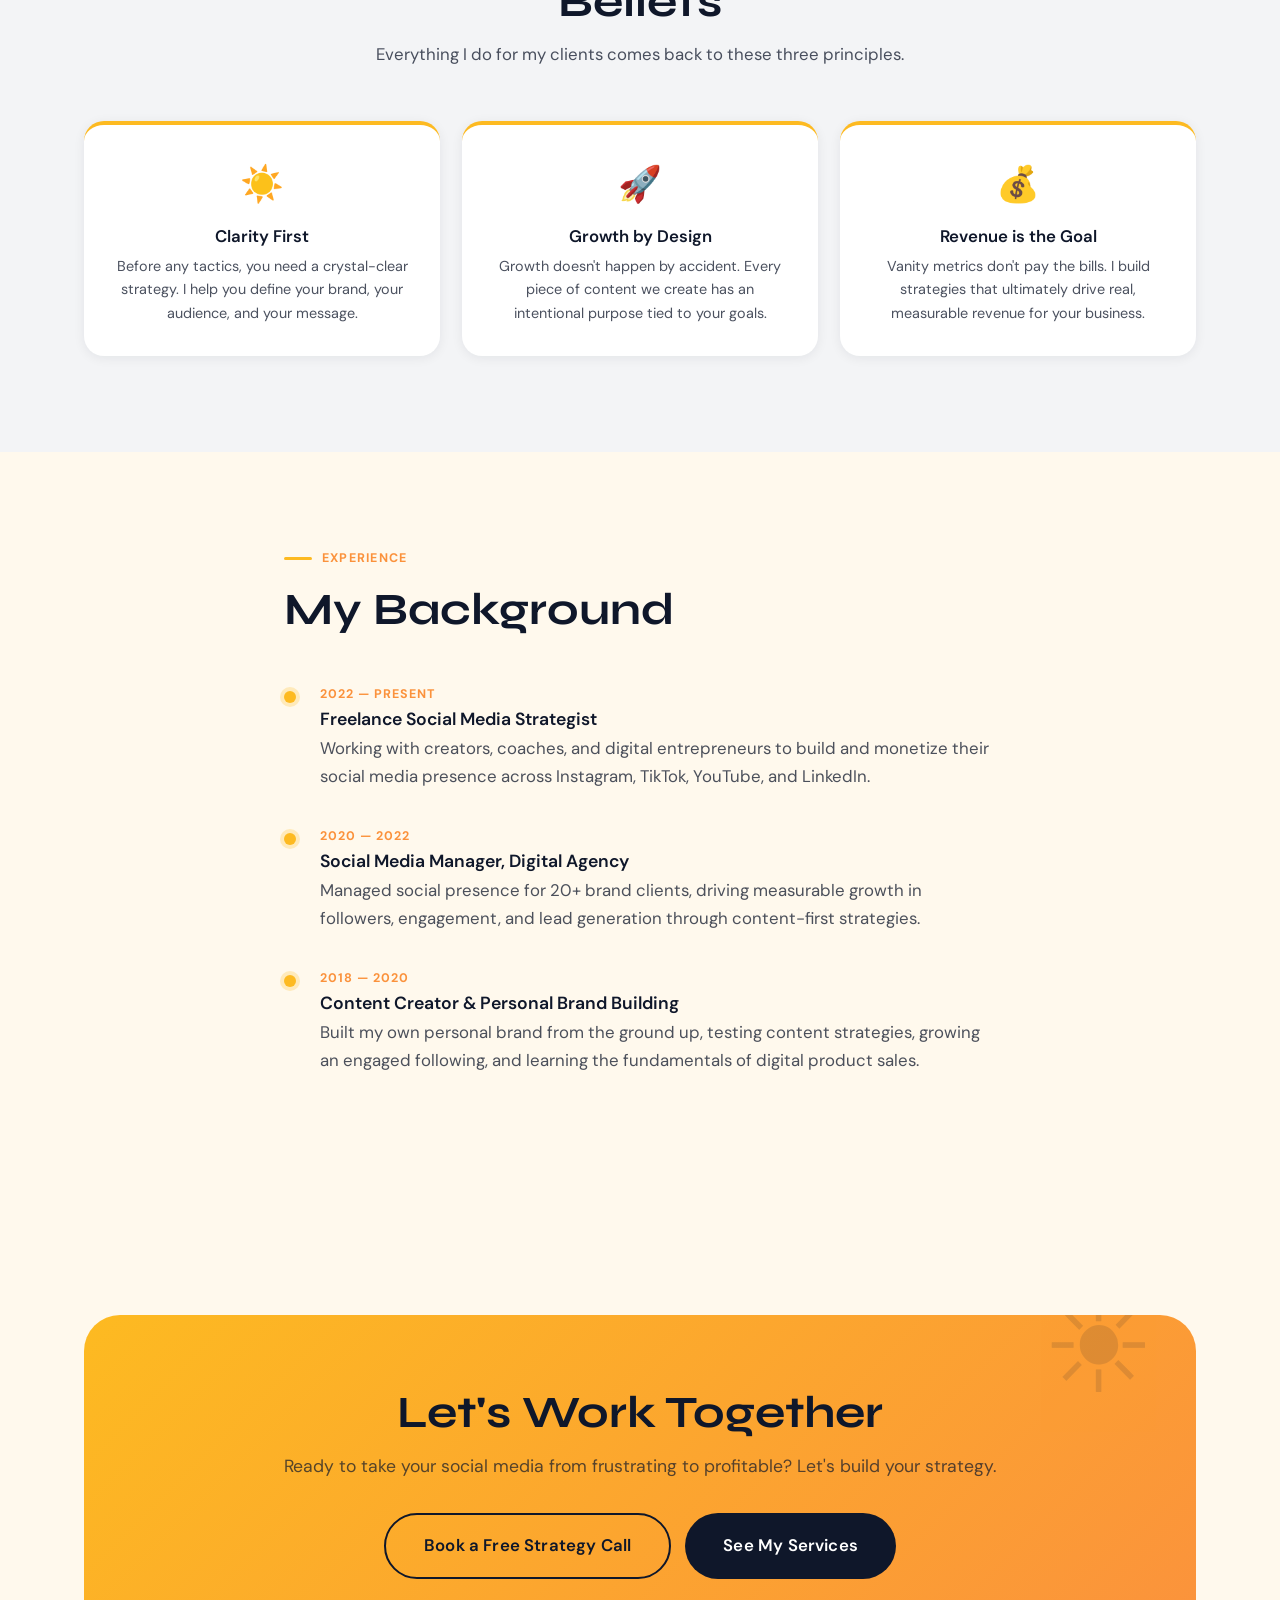
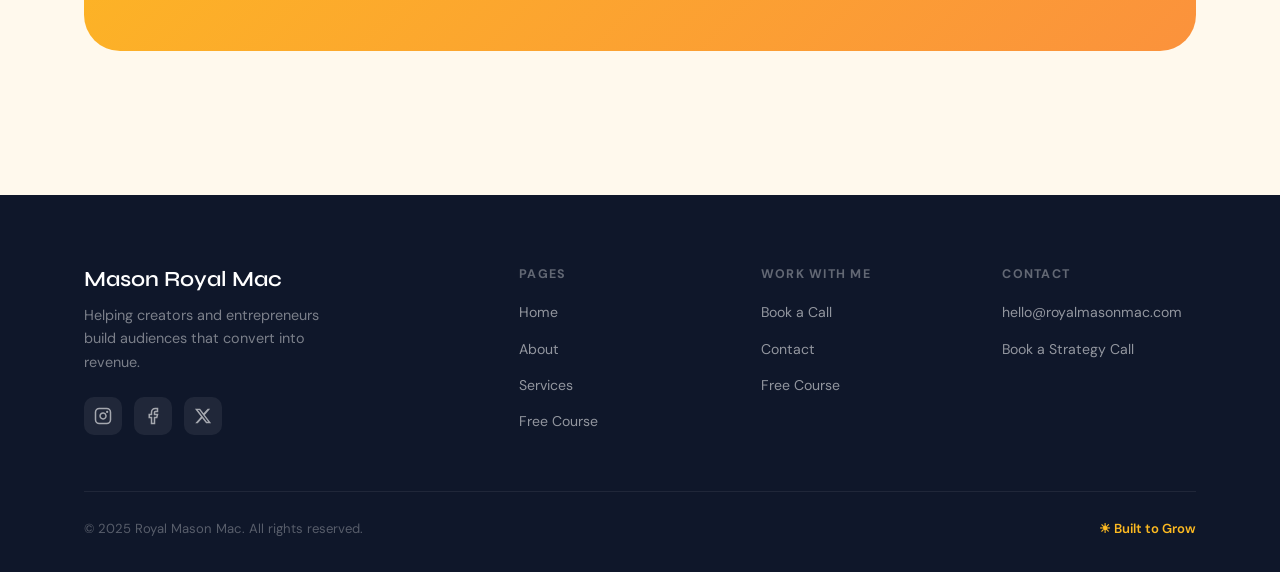
==== commit 71483a9e: "Change footer brand name from 'Royal Mason Mac' to 'Mason Royal Mac'" ====
--- a/about.html
+++ b/about.html
@@ -183,7 +183,7 @@
   <div class="container">
     <div class="footer__grid">
       <div class="footer__brand">
-        <h3>Royal Mason Mac</h3>
+        <h3>Mason Royal Mac</h3>
         <p>Helping creators and entrepreneurs build audiences that convert into revenue.</p>
         <div class="footer__socials" aria-label="Social media links">
           <a href="#" class="footer__social-link" aria-label="Instagram"><svg width="18" height="18" viewBox="0 0 24 24" fill="none" stroke="currentColor" stroke-width="2" aria-hidden="true"><rect x="2" y="2" width="20" height="20" rx="5"/><path d="M16 11.37A4 4 0 1112.63 8 4 4 0 0116 11.37z"/><circle cx="17.5" cy="6.5" r="1.5" fill="currentColor" stroke="none"/></svg></a>
